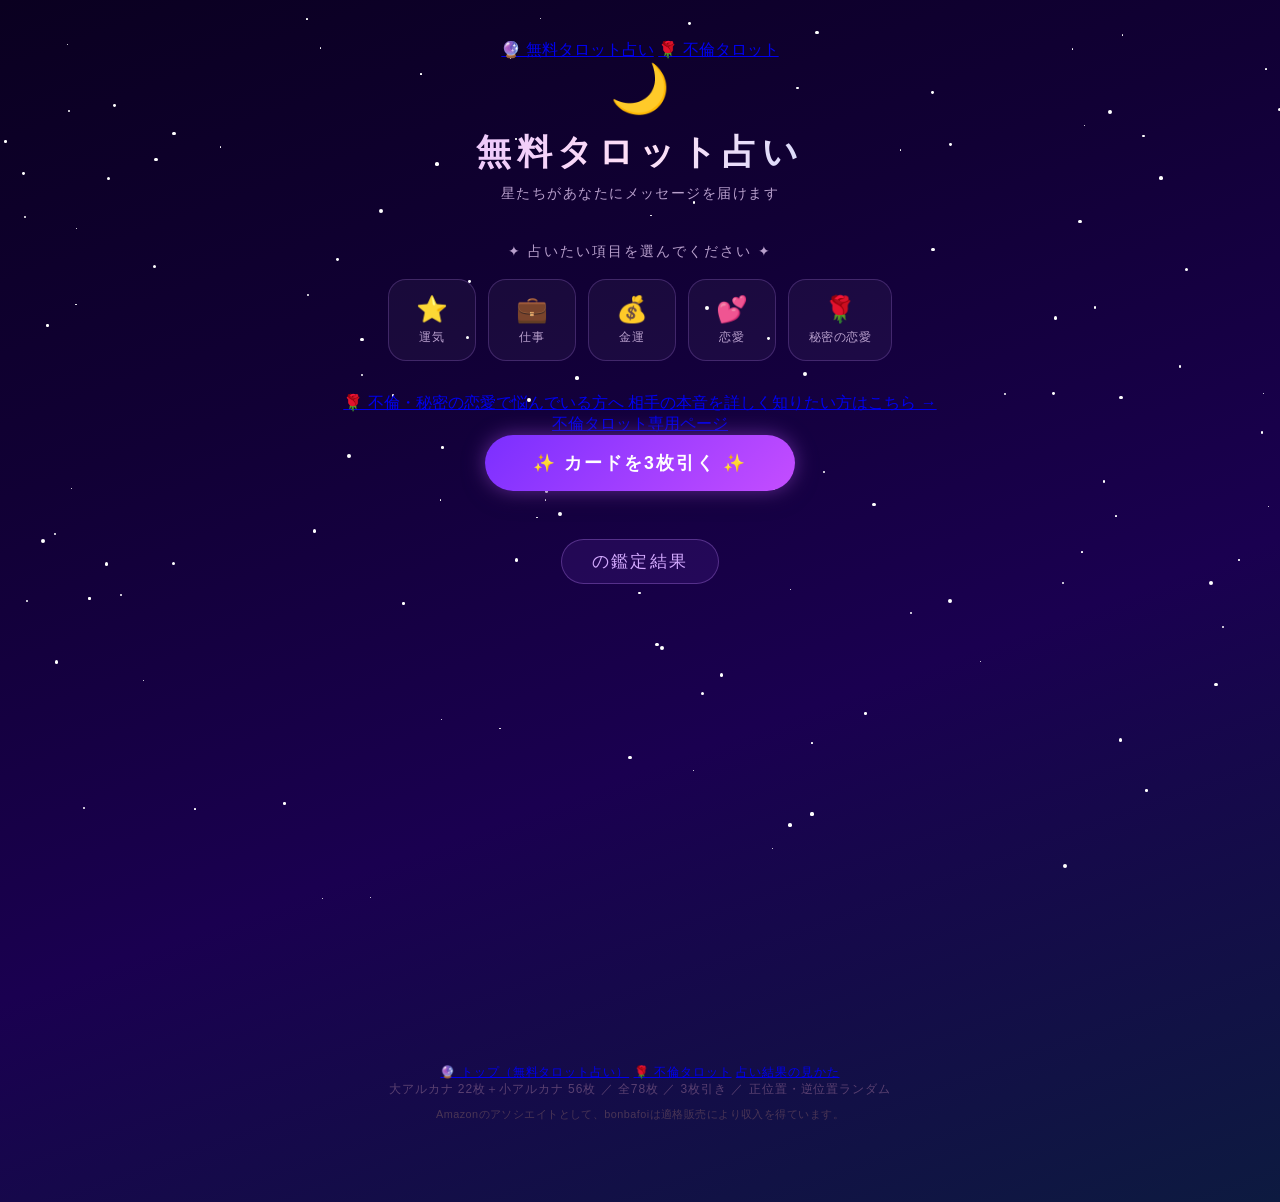
==== index.html @ 742b40d1 "Add files via upload" ====
<!DOCTYPE html>
<html lang="ja">
  <head>
    <meta charset="UTF-8" />
    <meta name="viewport" content="width=device-width, initial-scale=1.0" />
    <title>無料タロット占い｜ぼんばの占い</title>
    <meta name="description" content="恋愛・仕事・金運・不倫など、気になる項目をタロットで無料鑑定。大アルカナ22枚＋小アルカナ56枚の全78枚を使った本格占いがブラウザですぐ使えます。登録不要。" />
    <link rel="stylesheet" href="style.css" />
  </head>
  <body>
    <div id="stars"></div>

    <div class="container">

      <!-- サイトナビゲーション -->
      <nav class="site-nav" aria-label="サイトメニュー">
        <a href="index.html"        class="nav-link current">🔮 無料タロット占い</a>
        <a href="furan-tarot.html"  class="nav-link">🌹 不倫タロット</a>
      </nav>

      <!-- ヘッダー -->
      <header>
        <span class="moon-decoration">🌙</span>
        <h1>無料タロット占い</h1>
        <p class="subtitle">星たちがあなたにメッセージを届けます</p>
      </header>

      <!-- STEP 1：占い項目を選ぶ -->
      <section class="category-section">
        <p class="section-label">✦ 占いたい項目を選んでください ✦</p>
        <div class="category-buttons">
          <button class="cat-btn" data-key="luck"   onclick="selectCategory('luck')">
            <span class="cat-icon">⭐</span><span class="cat-label">運気</span>
          </button>
          <button class="cat-btn" data-key="work"   onclick="selectCategory('work')">
            <span class="cat-icon">💼</span><span class="cat-label">仕事</span>
          </button>
          <button class="cat-btn" data-key="money"  onclick="selectCategory('money')">
            <span class="cat-icon">💰</span><span class="cat-label">金運</span>
          </button>
          <button class="cat-btn" data-key="love"   onclick="selectCategory('love')">
            <span class="cat-icon">💕</span><span class="cat-label">恋愛</span>
          </button>
          <button class="cat-btn" data-key="secret" onclick="selectCategory('secret')">
            <span class="cat-icon">🌹</span><span class="cat-label">秘密の恋愛</span>
          </button>
        </div>
        <p class="hint-message hidden" id="hint-message">
          ↑ まず占いたい項目をタップしてください
        </p>
      </section>

      <!-- 不倫タロットページへの内部リンク -->
      <a href="furan-tarot.html" class="internal-banner">
        <div class="banner-body">
          <span class="banner-eyebrow">🌹 不倫・秘密の恋愛で悩んでいる方へ</span>
          <span class="banner-main">相手の本音を詳しく知りたい方はこちら →</span>
        </div>
        <span class="banner-cta">不倫タロット専用ページ</span>
      </a>

      <!-- STEP 2：カードを引くボタン -->
      <div class="draw-area">
        <p class="selected-info hidden" id="selected-info"></p>
        <button class="draw-button" onclick="drawCards()">
          ✨ カードを3枚引く ✨
        </button>
      </div>

      <!-- STEP 3：占い結果（最初は非表示） -->
      <div id="result-area" class="hidden">

        <!-- 結果のタイトル行 -->
        <div class="result-header">
          <span id="result-icon"></span>
          <span id="result-cat-name"></span>
          の鑑定結果
        </div>

        <!-- 3枚のカード -->
        <div class="cards-row">

          <!-- カード1枚目 -->
          <div class="card-item" id="card-item-0">
            <div class="card-role-label" id="role-0">現状</div>
            <div class="card-inner">
              <span class="card-symbol"  id="symbol-0">🌟</span>
              <span class="card-number"  id="number-0">0</span>
              <span class="card-name"    id="name-0">愚者</span>
              <span class="card-name-en" id="name-en-0">The Fool</span>
              <div class="divider"></div>
              <span class="card-position upright" id="position-0">🔺 正位置</span>
              <p class="card-meaning" id="meaning-0"></p>
            </div>
          </div>

          <!-- カード2枚目 -->
          <div class="card-item" id="card-item-1">
            <div class="card-role-label" id="role-1">注意点</div>
            <div class="card-inner">
              <span class="card-symbol"  id="symbol-1">🌟</span>
              <span class="card-number"  id="number-1">0</span>
              <span class="card-name"    id="name-1">愚者</span>
              <span class="card-name-en" id="name-en-1">The Fool</span>
              <div class="divider"></div>
              <span class="card-position upright" id="position-1">🔺 正位置</span>
              <p class="card-meaning" id="meaning-1"></p>
            </div>
          </div>

          <!-- カード3枚目 -->
          <div class="card-item" id="card-item-2">
            <div class="card-role-label" id="role-2">アドバイス</div>
            <div class="card-inner">
              <span class="card-symbol"  id="symbol-2">🌟</span>
              <span class="card-number"  id="number-2">0</span>
              <span class="card-name"    id="name-2">愚者</span>
              <span class="card-name-en" id="name-en-2">The Fool</span>
              <div class="divider"></div>
              <span class="card-position upright" id="position-2">🔺 正位置</span>
              <p class="card-meaning" id="meaning-2"></p>
            </div>
          </div>

        </div><!-- /cards-row -->

        <!-- 総合鑑定ボックス -->
        <div class="summary-box" id="summary-box">
          <div class="summary-title">🔮 総合鑑定 🔮</div>
          <div class="summary-content" id="summary-content"></div>
        </div>

        <!-- ===== ラッキーおやつ（アフィリエイト） ===== -->
        <div class="snack-box hidden" id="snack-box">

          <!-- 広告表示ラベル（右上） -->
          <span class="snack-ad-label">広告 / アフィリエイトリンクを含みます</span>

          <!-- セクションタイトル -->
          <div class="snack-title">🍬 今日のラッキーおやつ</div>
          <p class="snack-subtitle">カードが引き寄せた、あなたへの小さなご褒美</p>

          <!-- 商品カード -->
          <div class="snack-card">
            <span class="snack-type-badge choco" id="snack-type">チョコ</span>
            <span class="snack-emoji" id="snack-emoji">🍫</span>
            <p class="snack-name" id="snack-name">商品名が入ります</p>
            <p class="snack-desc" id="snack-desc">説明文が入ります</p>
            <p class="snack-price-note">
              ※ 価格・在庫状況はAmazonのページでご確認ください
            </p>
            <a class="snack-btn"
               id="snack-link"
               href="#"
               target="_blank"
               rel="noopener noreferrer">
              Amazonで見てみる →
            </a>
          </div>

        </div><!-- /snack-box -->

      </div><!-- /result-area -->

      <!-- ===== 過去の占い結果（履歴） ===== -->
      <!-- hidden クラスは付けない：常に表示し、中身で空状態を伝える -->
      <section class="history-section" id="history-section">
        <div class="history-title">📜 過去の占い結果</div>
        <!-- 0件のとき表示するメッセージ -->
        <p class="history-empty" id="history-empty">まだ履歴はありません</p>
        <!-- 1件以上のとき JS がカードを挿入するリスト -->
        <div class="history-list" id="history-list"></div>
      </section>

      <!-- フッター -->
      <footer>
        <nav class="footer-nav" aria-label="フッターメニュー">
          <a href="index.html">🔮 トップ（無料タロット占い）</a>
          <a href="furan-tarot.html">🌹 不倫タロット</a>
          <a href="index.html#result-area">占い結果の見かた</a>
        </nav>
        <p>大アルカナ 22枚＋小アルカナ 56枚 ／ 全78枚 ／ 3枚引き ／ 正位置・逆位置ランダム</p>
        <!-- Amazonアソシエイト必須の開示文言 -->
        <p class="affiliate-disclosure">
          Amazonのアソシエイトとして、bonbafoiは適格販売により収入を得ています。
        </p>
      </footer>

    </div><!-- /container -->

    <script src="affiliate.js"></script>
    <script src="script.js"></script>
  </body>
</html>
---- style.css ----
/* ===========================
   全体のリセットと基本設定
   =========================== */
* {
  margin: 0;
  padding: 0;
  box-sizing: border-box;
}

/* ===========================
   背景：夜空の雰囲気
   =========================== */
body {
  min-height: 100vh;
  background: linear-gradient(
    160deg,
    #0a0020 0%,
    #110035 30%,
    #1a0050 60%,
    #0d1a40 100%
  );
  font-family: "Hiragino Kaku Gothic ProN", "Noto Sans JP", sans-serif;
  color: #e8d5ff;
  overflow-x: hidden;
  position: relative;
}

/* ===========================
   星（背景のキラキラ）
   =========================== */
#stars {
  position: fixed;
  top: 0;
  left: 0;
  width: 100%;
  height: 100%;
  pointer-events: none;
  z-index: 0;
}

.star {
  position: absolute;
  background: #ffffff;
  border-radius: 50%;
  animation: twinkle 3s infinite alternate ease-in-out;
}

@keyframes twinkle {
  0%   { opacity: 0.2; transform: scale(1); }
  100% { opacity: 1;   transform: scale(1.4); }
}

/* ===========================
   メインコンテンツ
   =========================== */
.container {
  position: relative;
  z-index: 1;
  max-width: 800px;
  margin: 0 auto;
  padding: 40px 20px 80px;
  text-align: center;
}

/* ===========================
   ヘッダー
   =========================== */
header {
  margin-bottom: 40px;
}

.moon-decoration {
  font-size: 3rem;
  display: block;
  margin-bottom: 12px;
  animation: float 4s ease-in-out infinite;
}

@keyframes float {
  0%, 100% { transform: translateY(0); }
  50%       { transform: translateY(-10px); }
}

h1 {
  font-size: 2.2rem;
  font-weight: bold;
  letter-spacing: 0.15em;
  background: linear-gradient(120deg, #d4a8ff, #ffe0f7, #a8d4ff);
  -webkit-background-clip: text;
  -webkit-text-fill-color: transparent;
  background-clip: text;
  margin-bottom: 8px;
}

.subtitle {
  font-size: 0.9rem;
  color: #b89fcc;
  letter-spacing: 0.1em;
}

/* ===========================
   STEP 1：占い項目セクション
   =========================== */
.category-section {
  margin-bottom: 32px;
}

.section-label {
  font-size: 0.85rem;
  color: #b89fcc;
  letter-spacing: 0.15em;
  margin-bottom: 18px;
}

.category-buttons {
  display: flex;
  flex-wrap: wrap;
  gap: 12px;
  justify-content: center;
  margin-bottom: 14px;
}

.cat-btn {
  display: flex;
  flex-direction: column;
  align-items: center;
  gap: 5px;
  padding: 14px 20px;
  min-width: 88px;
  background: rgba(255, 255, 255, 0.04);
  border: 1px solid rgba(200, 140, 255, 0.22);
  border-radius: 18px;
  color: #b89fcc;
  cursor: pointer;
  font-family: inherit;
  transition: all 0.22s ease;
}

.cat-btn:hover {
  background: rgba(160, 80, 255, 0.15);
  border-color: rgba(200, 140, 255, 0.5);
  color: #e0c8ff;
  transform: translateY(-3px);
  box-shadow: 0 4px 16px rgba(160, 80, 255, 0.2);
}

.cat-btn.active {
  background: rgba(130, 50, 255, 0.3);
  border-color: rgba(210, 150, 255, 0.75);
  color: #f0e0ff;
  box-shadow: 0 0 22px rgba(160, 80, 255, 0.45);
  transform: translateY(-2px);
}

.cat-icon  { font-size: 1.6rem; }
.cat-label { font-size: 0.75rem; letter-spacing: 0.04em; white-space: nowrap; }

.hint-message {
  font-size: 0.8rem;
  color: #ff9ecc;
  letter-spacing: 0.05em;
}

@keyframes shake {
  0%, 100% { transform: translateX(0); }
  20%       { transform: translateX(-7px); }
  60%       { transform: translateX(7px); }
  80%       { transform: translateX(-3px); }
}

/* ===========================
   STEP 2：カードを引くボタンエリア
   =========================== */
.draw-area {
  margin-bottom: 48px;
}

.selected-info {
  font-size: 0.85rem;
  color: #c8a0ff;
  letter-spacing: 0.1em;
  margin-bottom: 16px;
}

.draw-button {
  display: inline-block;
  padding: 16px 48px;
  font-size: 1.1rem;
  font-weight: bold;
  letter-spacing: 0.12em;
  color: #fff;
  background: linear-gradient(135deg, #7b2fff, #c44dff, #7b2fff);
  background-size: 200% 200%;
  border: none;
  border-radius: 50px;
  cursor: pointer;
  font-family: inherit;
  box-shadow:
    0 0 20px rgba(180, 80, 255, 0.5),
    0 4px 24px rgba(0, 0, 0, 0.4);
  animation: gradientShift 4s ease infinite;
  transition: transform 0.15s ease, box-shadow 0.15s ease;
}

@keyframes gradientShift {
  0%   { background-position: 0% 50%; }
  50%  { background-position: 100% 50%; }
  100% { background-position: 0% 50%; }
}

.draw-button:hover {
  transform: translateY(-3px) scale(1.04);
  box-shadow:
    0 0 32px rgba(200, 100, 255, 0.7),
    0 8px 32px rgba(0, 0, 0, 0.5);
}

.draw-button:active {
  transform: translateY(0) scale(0.98);
}

/* ===========================
   汎用：非表示クラス
   =========================== */
.hidden {
  display: none;
}

/* ===========================
   STEP 3：結果エリア全体
   =========================== */
#result-area {
  display: flex;
  flex-direction: column;
  align-items: center;
  gap: 32px;
}

.result-header {
  font-size: 1.05rem;
  color: #d4aaff;
  letter-spacing: 0.14em;
  padding: 10px 30px;
  border: 1px solid rgba(200, 140, 255, 0.3);
  border-radius: 30px;
  background: rgba(120, 60, 200, 0.14);
}

/* ===========================
   3枚カードの並び
   =========================== */
.cards-row {
  display: flex;
  flex-direction: row;
  gap: 16px;
  justify-content: center;
  align-items: flex-start;
  flex-wrap: wrap;
  width: 100%;
}

.card-item {
  display: flex;
  flex-direction: column;
  align-items: center;
  gap: 8px;
  opacity: 0;
  transform: translateY(30px) scale(0.9);
  transition: opacity 0.5s ease, transform 0.5s ease;
}

.card-item.show {
  opacity: 1;
  transform: translateY(0) scale(1);
}

.card-role-label {
  font-size: 0.78rem;
  font-weight: bold;
  letter-spacing: 0.12em;
  color: #fff;
  background: linear-gradient(135deg, #6a1fd0, #b03ddf);
  padding: 5px 20px;
  border-radius: 20px;
  box-shadow: 0 2px 10px rgba(150, 60, 220, 0.35);
}

.card-inner {
  width: 200px;
  background: linear-gradient(145deg, #1e0a40, #2d1060, #1a0a35);
  border: 1.5px solid rgba(200, 140, 255, 0.38);
  border-radius: 16px;
  padding: 22px 16px;
  display: flex;
  flex-direction: column;
  align-items: center;
  gap: 10px;
  box-shadow:
    0 0 28px rgba(160, 80, 255, 0.2),
    inset 0 0 24px rgba(120, 60, 200, 0.1);
  position: relative;
}

.card-inner::before {
  content: "";
  position: absolute;
  inset: 6px;
  border: 1px solid rgba(200, 140, 255, 0.13);
  border-radius: 10px;
  pointer-events: none;
}

.card-symbol {
  font-size: 2.8rem;
  display: block;
  transition: transform 0.5s ease;
  filter: drop-shadow(0 0 10px rgba(255, 200, 255, 0.5));
}

.card-number  { font-size: 0.78rem; color: #c8a0ff; letter-spacing: 0.2em; }
.card-name    { font-size: 1.4rem; font-weight: bold; color: #f0e0ff; letter-spacing: 0.1em; text-shadow: 0 0 12px rgba(220, 160, 255, 0.5); }
.card-name-en { font-size: 0.68rem; color: #806098; letter-spacing: 0.1em; }

.divider {
  width: 65%;
  height: 1px;
  background: linear-gradient(to right, transparent, rgba(200, 140, 255, 0.45), transparent);
}

.card-position {
  font-size: 0.78rem;
  font-weight: bold;
  padding: 4px 16px;
  border-radius: 20px;
  letter-spacing: 0.07em;
}

.card-position.upright {
  background: rgba(140, 80, 255, 0.2);
  border: 1px solid rgba(160, 100, 255, 0.45);
  color: #d4aaff;
}

.card-position.reversed {
  background: rgba(255, 80, 160, 0.18);
  border: 1px solid rgba(255, 100, 180, 0.4);
  color: #ffaacc;
}

.card-meaning {
  font-size: 0.76rem;
  line-height: 1.75;
  color: #c8b0e0;
  text-align: center;
}

/* ===========================
   総合鑑定ボックス
   =========================== */
.summary-box {
  width: 100%;
  max-width: 700px;
  background: linear-gradient(145deg, rgba(60, 15, 100, 0.72), rgba(28, 8, 60, 0.88));
  border: 1.5px solid rgba(210, 150, 255, 0.42);
  border-radius: 24px;
  padding: 36px 32px;
  box-shadow:
    0 0 60px rgba(160, 80, 255, 0.18),
    0 0 120px rgba(100, 40, 180, 0.1),
    inset 0 0 40px rgba(120, 60, 200, 0.08);
  position: relative;
  opacity: 0;
  transform: translateY(24px);
  transition: opacity 0.6s ease, transform 0.6s ease;
}

.summary-box.show {
  opacity: 1;
  transform: translateY(0);
}

.summary-box::before {
  content: "";
  position: absolute;
  inset: 7px;
  border: 1px solid rgba(200, 140, 255, 0.1);
  border-radius: 18px;
  pointer-events: none;
}

.summary-title {
  font-size: 1.15rem;
  font-weight: bold;
  color: #f0d8ff;
  letter-spacing: 0.22em;
  margin-bottom: 22px;
  text-shadow: 0 0 20px rgba(220, 160, 255, 0.5);
}

.summary-content p {
  font-size: 0.9rem;
  line-height: 2;
  color: #d2b8f0;
  text-align: left;
  margin-bottom: 14px;
}

.summary-content p:last-child {
  margin-bottom: 0;
  text-align: center;
  color: #e8d4ff;
  font-size: 0.88rem;
}

/* ===========================
   ラッキーおやつボックス
   占いの雰囲気を崩さない、温かみのあるゴールド系デザイン
   =========================== */
.snack-box {
  width: 100%;
  max-width: 700px;
  background: linear-gradient(
    145deg,
    rgba(35, 18, 5, 0.85),
    rgba(55, 30, 8, 0.78)
  );
  border: 1.5px solid rgba(220, 170, 80, 0.35);
  border-radius: 24px;
  padding: 32px 28px 28px;
  position: relative;
  /* ※ opacity や transition はここには書かない。
       display:none 解除後に transition を動かすと
       ブラウザが描画を確定する前に終わってしまうため、
       代わりに .show クラスの keyframe animation を使う */
}

/* .show が付いた瞬間に keyframe animation が確実に再生される
   （transition と違い、display:none 解除後でも動く） */
.snack-box.show {
  animation: snackReveal 0.65s ease both;
}

@keyframes snackReveal {
  from {
    opacity: 0;
    transform: translateY(22px) scale(0.98);
  }
  to {
    opacity: 1;
    transform: translateY(0) scale(1);
  }
}

/* 内側の細い装飾ボーダー */
.snack-box::before {
  content: "";
  position: absolute;
  inset: 7px;
  border: 1px solid rgba(220, 170, 80, 0.1);
  border-radius: 18px;
  pointer-events: none;
}

/* 広告ラベル（右上に小さく表示） */
.snack-ad-label {
  position: absolute;
  top: 12px;
  right: 16px;
  font-size: 0.62rem;
  color: rgba(220, 170, 80, 0.55);
  border: 1px solid rgba(220, 170, 80, 0.25);
  padding: 2px 10px;
  border-radius: 10px;
  letter-spacing: 0.04em;
}

/* セクションタイトル */
.snack-title {
  font-size: 1.05rem;
  font-weight: bold;
  color: #ffd580;
  letter-spacing: 0.18em;
  margin-bottom: 6px;
  text-shadow: 0 0 16px rgba(255, 200, 80, 0.4);
}

/* サブタイトル */
.snack-subtitle {
  font-size: 0.78rem;
  color: rgba(255, 200, 80, 0.6);
  letter-spacing: 0.06em;
  margin-bottom: 20px;
}

/* 商品カード（内側の枠） */
.snack-card {
  background: rgba(255, 200, 80, 0.04);
  border: 1px solid rgba(220, 170, 80, 0.2);
  border-radius: 16px;
  padding: 22px 20px;
  display: flex;
  flex-direction: column;
  align-items: center;
  gap: 10px;
}

/* タイプバッジ（「チョコ」or「クッキー」） */
.snack-type-badge {
  font-size: 0.72rem;
  font-weight: bold;
  padding: 3px 16px;
  border-radius: 20px;
  letter-spacing: 0.1em;
}

/* チョコのバッジ：チョコブラウン系 */
.snack-type-badge.choco {
  background: rgba(100, 50, 10, 0.55);
  border: 1px solid rgba(180, 120, 50, 0.5);
  color: #d4a060;
}

/* クッキーのバッジ：キャラメル系 */
.snack-type-badge.cookie {
  background: rgba(120, 90, 30, 0.45);
  border: 1px solid rgba(200, 160, 70, 0.45);
  color: #e0c070;
}

/* 商品の絵文字 */
.snack-emoji {
  font-size: 2.6rem;
  filter: drop-shadow(0 0 8px rgba(255, 200, 80, 0.35));
}

/* 商品名 */
.snack-name {
  font-size: 1rem;
  font-weight: bold;
  color: #ffe8b0;
  text-align: center;
  letter-spacing: 0.04em;
}

/* 商品説明 */
.snack-desc {
  font-size: 0.82rem;
  color: #c8a060;
  line-height: 1.75;
  text-align: center;
}

/* 価格注意書き */
.snack-price-note {
  font-size: 0.68rem;
  color: rgba(200, 160, 70, 0.55);
  text-align: center;
  line-height: 1.5;
}

/* Amazonへのリンクボタン */
.snack-btn {
  display: inline-block;
  padding: 12px 36px;
  background: linear-gradient(135deg, #b87020, #e09030, #b87020);
  background-size: 200% 200%;
  color: #fff;
  font-weight: bold;
  font-size: 0.88rem;
  letter-spacing: 0.1em;
  text-decoration: none;
  border-radius: 30px;
  margin-top: 4px;
  box-shadow:
    0 0 18px rgba(200, 140, 40, 0.35),
    0 3px 12px rgba(0, 0, 0, 0.35);
  animation: goldShift 3s ease infinite;
  transition: transform 0.15s ease, box-shadow 0.15s ease;
}

/* ゴールドのグラデーションがゆっくり動く */
@keyframes goldShift {
  0%   { background-position: 0% 50%; }
  50%  { background-position: 100% 50%; }
  100% { background-position: 0% 50%; }
}

.snack-btn:hover {
  transform: translateY(-2px) scale(1.03);
  box-shadow:
    0 0 28px rgba(220, 160, 60, 0.5),
    0 5px 16px rgba(0, 0, 0, 0.4);
}

.snack-btn:active {
  transform: translateY(0) scale(0.98);
}

/* ===========================
   過去の占い結果（履歴）
   =========================== */
.history-section {
  width: 100%;
  max-width: 700px;
  margin: 0 auto 16px;
  text-align: left;
}

.history-title {
  font-size: 0.95rem;
  font-weight: bold;
  color: #c8a0ff;
  letter-spacing: 0.18em;
  margin-bottom: 14px;
  text-align: center;
}

.history-item {
  background: rgba(255, 255, 255, 0.025);
  border: 1px solid rgba(200, 140, 255, 0.18);
  border-radius: 14px;
  margin-bottom: 8px;
  overflow: hidden;
  transition: border-color 0.2s ease;
}

.history-item.open {
  border-color: rgba(200, 140, 255, 0.4);
}

.history-item-header {
  display: flex;
  align-items: center;
  gap: 10px;
  padding: 12px 16px;
  cursor: pointer;
  user-select: none;
  transition: background 0.2s ease;
}

.history-item-header:hover {
  background: rgba(160, 80, 255, 0.08);
}

.history-date {
  font-size: 0.7rem;
  color: #7a60a0;
  letter-spacing: 0.03em;
  white-space: nowrap;
}

.history-cat {
  font-size: 0.78rem;
  color: #c0a0e8;
  font-weight: bold;
  letter-spacing: 0.06em;
}

.history-chevron {
  margin-left: auto;
  font-size: 0.65rem;
  color: #6a50aa;
}

.history-brief {
  font-size: 0.75rem;
  color: #8870b0;
  line-height: 1.65;
  padding: 0 16px 12px;
  display: -webkit-box;
  -webkit-line-clamp: 2;
  -webkit-box-orient: vertical;
  overflow: hidden;
}

.history-detail {
  border-top: 1px solid rgba(200, 140, 255, 0.1);
  padding: 18px 16px 16px;
}

.history-cards-row {
  display: flex;
  gap: 8px;
  justify-content: center;
  flex-wrap: wrap;
  margin-bottom: 16px;
}

.history-card {
  display: flex;
  flex-direction: column;
  align-items: center;
  gap: 5px;
  background: rgba(40, 10, 80, 0.5);
  border: 1px solid rgba(170, 110, 255, 0.2);
  border-radius: 12px;
  padding: 12px 10px;
  flex: 1;
  min-width: 100px;
  max-width: 160px;
  text-align: center;
}

.history-card-role {
  font-size: 0.62rem;
  font-weight: bold;
  color: #fff;
  background: linear-gradient(135deg, #5a18b0, #9030bf);
  padding: 2px 10px;
  border-radius: 10px;
  letter-spacing: 0.06em;
  white-space: nowrap;
}

.history-card-symbol {
  font-size: 1.6rem;
  display: inline-block;
}

.history-card-name {
  font-size: 0.78rem;
  font-weight: bold;
  color: #e0ccff;
}

.history-card-pos {
  font-size: 0.63rem;
  font-weight: bold;
  padding: 2px 8px;
  border-radius: 8px;
}

.history-card-pos.upright {
  background: rgba(140, 80, 255, 0.18);
  border: 1px solid rgba(160, 100, 255, 0.4);
  color: #d4aaff;
}

.history-card-pos.reversed {
  background: rgba(255, 80, 160, 0.15);
  border: 1px solid rgba(255, 100, 180, 0.35);
  color: #ffaacc;
}

.history-card-meaning {
  font-size: 0.65rem;
  color: #9878b8;
  line-height: 1.6;
}

.history-summary {
  background: rgba(30, 8, 60, 0.55);
  border: 1px solid rgba(170, 110, 255, 0.12);
  border-radius: 10px;
  padding: 14px 16px;
}

.history-summary p {
  font-size: 0.78rem;
  line-height: 1.85;
  color: #a890c8;
  margin-bottom: 8px;
}

.history-summary p:last-child {
  margin-bottom: 0;
}

/* ===========================
   フッター
   =========================== */
footer {
  margin-top: 16px;
  font-size: 0.75rem;
  color: #5a4070;
  letter-spacing: 0.08em;
}

/* Amazonアソシエイト開示文言 */
.affiliate-disclosure {
  margin-top: 10px;
  font-size: 0.68rem;
  color: #4a3555;
  letter-spacing: 0.04em;
}

/* ===========================
   スマートフォン対応
   =========================== */
@media (max-width: 580px) {
  h1 { font-size: 1.7rem; }

  .draw-button {
    padding: 14px 36px;
    font-size: 1rem;
  }

  /* スマホでは3枚を縦積みにする */
  .cards-row {
    flex-direction: column;
    align-items: center;
  }

  .card-inner { width: 260px; }

  .summary-box,
  .snack-box   { padding: 24px 16px; }

  .snack-ad-label { font-size: 0.58rem; }

  .cat-btn {
    min-width: 74px;
    padding: 12px 12px;
  }
}
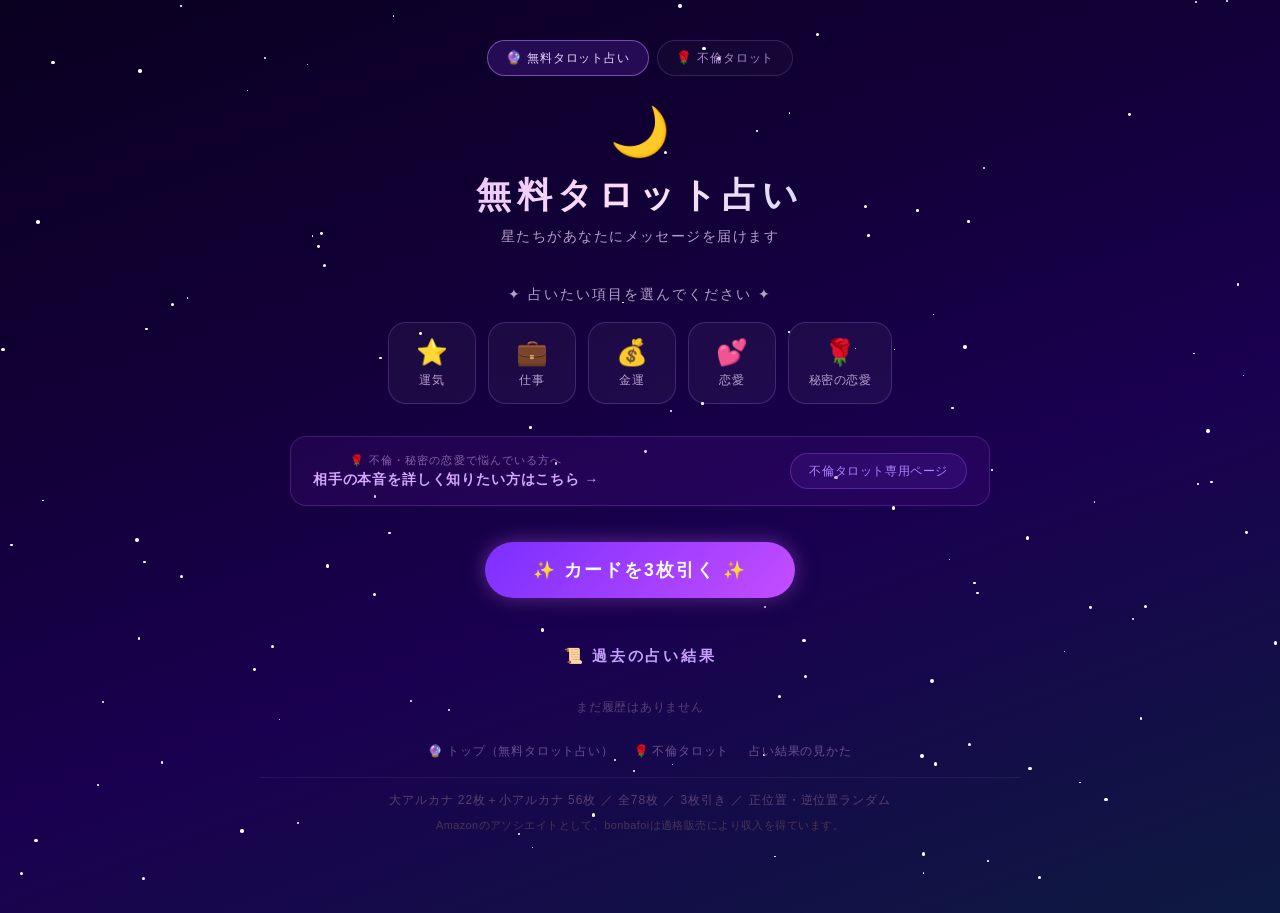
==== commit a683151c: "Add files via upload" ====
--- a/index.html
+++ b/index.html
@@ -15,7 +15,7 @@
       <!-- サイトナビゲーション -->
       <nav class="site-nav" aria-label="サイトメニュー">
         <a href="index.html"        class="nav-link current">🔮 無料タロット占い</a>
-        <a href="furan-tarot.html"  class="nav-link">🌹 不倫タロット</a>
+        <a href="furin-tarot.html"  class="nav-link">🌹 不倫タロット</a>
       </nav>
 
       <!-- ヘッダー -->
@@ -51,7 +51,7 @@
       </section>
 
       <!-- 不倫タロットページへの内部リンク -->
-      <a href="furan-tarot.html" class="internal-banner">
+      <a href="furin-tarot.html" class="internal-banner">
         <div class="banner-body">
           <span class="banner-eyebrow">🌹 不倫・秘密の恋愛で悩んでいる方へ</span>
           <span class="banner-main">相手の本音を詳しく知りたい方はこちら →</span>
@@ -176,7 +176,7 @@
       <footer>
         <nav class="footer-nav" aria-label="フッターメニュー">
           <a href="index.html">🔮 トップ（無料タロット占い）</a>
-          <a href="furan-tarot.html">🌹 不倫タロット</a>
+          <a href="furin-tarot.html">🌹 不倫タロット</a>
           <a href="index.html#result-area">占い結果の見かた</a>
         </nav>
         <p>大アルカナ 22枚＋小アルカナ 56枚 ／ 全78枚 ／ 3枚引き ／ 正位置・逆位置ランダム</p>
--- a/style.css
+++ b/style.css
@@ -223,7 +223,7 @@
    汎用：非表示クラス
    =========================== */
 .hidden {
-  display: none;
+  display: none !important;
 }
 
 /* ===========================
@@ -428,14 +428,8 @@
   border-radius: 24px;
   padding: 32px 28px 28px;
   position: relative;
-  /* ※ opacity や transition はここには書かない。
-       display:none 解除後に transition を動かすと
-       ブラウザが描画を確定する前に終わってしまうため、
-       代わりに .show クラスの keyframe animation を使う */
-}
-
-/* .show が付いた瞬間に keyframe animation が確実に再生される
-   （transition と違い、display:none 解除後でも動く） */
+}
+
 .snack-box.show {
   animation: snackReveal 0.65s ease both;
 }
@@ -451,7 +445,6 @@
   }
 }
 
-/* 内側の細い装飾ボーダー */
 .snack-box::before {
   content: "";
   position: absolute;
@@ -461,7 +454,6 @@
   pointer-events: none;
 }
 
-/* 広告ラベル（右上に小さく表示） */
 .snack-ad-label {
   position: absolute;
   top: 12px;
@@ -474,7 +466,6 @@
   letter-spacing: 0.04em;
 }
 
-/* セクションタイトル */
 .snack-title {
   font-size: 1.05rem;
   font-weight: bold;
@@ -484,7 +475,6 @@
   text-shadow: 0 0 16px rgba(255, 200, 80, 0.4);
 }
 
-/* サブタイトル */
 .snack-subtitle {
   font-size: 0.78rem;
   color: rgba(255, 200, 80, 0.6);
@@ -492,7 +482,6 @@
   margin-bottom: 20px;
 }
 
-/* 商品カード（内側の枠） */
 .snack-card {
   background: rgba(255, 200, 80, 0.04);
   border: 1px solid rgba(220, 170, 80, 0.2);
@@ -504,7 +493,6 @@
   gap: 10px;
 }
 
-/* タイプバッジ（「チョコ」or「クッキー」） */
 .snack-type-badge {
   font-size: 0.72rem;
   font-weight: bold;
@@ -513,27 +501,23 @@
   letter-spacing: 0.1em;
 }
 
-/* チョコのバッジ：チョコブラウン系 */
 .snack-type-badge.choco {
   background: rgba(100, 50, 10, 0.55);
   border: 1px solid rgba(180, 120, 50, 0.5);
   color: #d4a060;
 }
 
-/* クッキーのバッジ：キャラメル系 */
 .snack-type-badge.cookie {
   background: rgba(120, 90, 30, 0.45);
   border: 1px solid rgba(200, 160, 70, 0.45);
   color: #e0c070;
 }
 
-/* 商品の絵文字 */
 .snack-emoji {
   font-size: 2.6rem;
   filter: drop-shadow(0 0 8px rgba(255, 200, 80, 0.35));
 }
 
-/* 商品名 */
 .snack-name {
   font-size: 1rem;
   font-weight: bold;
@@ -542,7 +526,6 @@
   letter-spacing: 0.04em;
 }
 
-/* 商品説明 */
 .snack-desc {
   font-size: 0.82rem;
   color: #c8a060;
@@ -550,7 +533,6 @@
   text-align: center;
 }
 
-/* 価格注意書き */
 .snack-price-note {
   font-size: 0.68rem;
   color: rgba(200, 160, 70, 0.55);
@@ -558,7 +540,6 @@
   line-height: 1.5;
 }
 
-/* Amazonへのリンクボタン */
 .snack-btn {
   display: inline-block;
   padding: 12px 36px;
@@ -578,7 +559,6 @@
   transition: transform 0.15s ease, box-shadow 0.15s ease;
 }
 
-/* ゴールドのグラデーションがゆっくり動く */
 @keyframes goldShift {
   0%   { background-position: 0% 50%; }
   50%  { background-position: 100% 50%; }
@@ -600,6 +580,7 @@
    過去の占い結果（履歴）
    =========================== */
 .history-section {
+  display: block;
   width: 100%;
   max-width: 700px;
   margin: 0 auto 16px;
@@ -613,6 +594,15 @@
   letter-spacing: 0.18em;
   margin-bottom: 14px;
   text-align: center;
+}
+
+/* 0件のときに表示するメッセージ */
+.history-empty {
+  font-size: 0.78rem;
+  color: #5a4078;
+  text-align: center;
+  padding: 18px 0 8px;
+  letter-spacing: 0.06em;
 }
 
 .history-item {
@@ -660,6 +650,7 @@
   margin-left: auto;
   font-size: 0.65rem;
   color: #6a50aa;
+  flex-shrink: 0;
 }
 
 .history-brief {
@@ -760,6 +751,7 @@
   line-height: 1.85;
   color: #a890c8;
   margin-bottom: 8px;
+  text-align: left;
 }
 
 .history-summary p:last-child {
@@ -776,7 +768,6 @@
   letter-spacing: 0.08em;
 }
 
-/* Amazonアソシエイト開示文言 */
 .affiliate-disclosure {
   margin-top: 10px;
   font-size: 0.68rem;
@@ -785,6 +776,129 @@
 }
 
 /* ===========================
+   サイトナビゲーション
+   =========================== */
+.site-nav {
+  display: flex;
+  gap: 8px;
+  justify-content: center;
+  flex-wrap: wrap;
+  padding: 0 0 28px;
+}
+
+.nav-link {
+  font-size: 0.78rem;
+  color: #a888c8;
+  text-decoration: none;
+  padding: 7px 18px;
+  border: 1px solid rgba(190, 130, 255, 0.2);
+  border-radius: 20px;
+  background: rgba(255, 255, 255, 0.025);
+  letter-spacing: 0.07em;
+  transition: background 0.2s ease, border-color 0.2s ease, color 0.2s ease;
+  white-space: nowrap;
+  min-height: 36px;
+  display: inline-flex;
+  align-items: center;
+}
+
+.nav-link:hover {
+  background: rgba(160, 80, 255, 0.15);
+  border-color: rgba(200, 140, 255, 0.5);
+  color: #e0c8ff;
+}
+
+.nav-link.current {
+  background: rgba(120, 50, 220, 0.22);
+  border-color: rgba(200, 140, 255, 0.5);
+  color: #e8d4ff;
+}
+
+/* ===========================
+   内部リンクバナー
+   =========================== */
+.internal-banner {
+  width: 100%;
+  max-width: 700px;
+  margin: 0 auto 36px;
+  display: flex;
+  align-items: center;
+  justify-content: space-between;
+  gap: 14px;
+  padding: 16px 22px;
+  background: rgba(90, 20, 150, 0.18);
+  border: 1px solid rgba(190, 110, 255, 0.22);
+  border-radius: 16px;
+  text-decoration: none;
+  transition: background 0.2s ease, border-color 0.2s ease;
+}
+
+.internal-banner:hover {
+  background: rgba(110, 30, 190, 0.28);
+  border-color: rgba(200, 140, 255, 0.4);
+}
+
+.banner-body {
+  display: flex;
+  flex-direction: column;
+  gap: 3px;
+}
+
+.banner-eyebrow {
+  font-size: 0.68rem;
+  color: #8860a8;
+  letter-spacing: 0.1em;
+}
+
+.banner-main {
+  font-size: 0.86rem;
+  font-weight: bold;
+  color: #d4a8ff;
+  letter-spacing: 0.06em;
+}
+
+.banner-cta {
+  font-size: 0.75rem;
+  color: #b080ff;
+  border: 1px solid rgba(180, 100, 255, 0.3);
+  padding: 8px 18px;
+  border-radius: 20px;
+  background: rgba(100, 40, 180, 0.18);
+  letter-spacing: 0.05em;
+  white-space: nowrap;
+  flex-shrink: 0;
+  min-height: 36px;
+  display: inline-flex;
+  align-items: center;
+}
+
+/* ===========================
+   フッターナビゲーション
+   =========================== */
+.footer-nav {
+  display: flex;
+  gap: 20px;
+  justify-content: center;
+  flex-wrap: wrap;
+  margin-bottom: 14px;
+  padding-bottom: 14px;
+  border-bottom: 1px solid rgba(200, 140, 255, 0.1);
+}
+
+.footer-nav a {
+  font-size: 0.72rem;
+  color: #6a5090;
+  text-decoration: none;
+  letter-spacing: 0.07em;
+  transition: color 0.2s ease;
+  padding: 4px 0;
+}
+
+.footer-nav a:hover {
+  color: #b89fcc;
+}
+
+/* ===========================
    スマートフォン対応
    =========================== */
 @media (max-width: 580px) {
@@ -795,7 +909,6 @@
     font-size: 1rem;
   }
 
-  /* スマホでは3枚を縦積みにする */
   .cards-row {
     flex-direction: column;
     align-items: center;
@@ -812,4 +925,22 @@
     min-width: 74px;
     padding: 12px 12px;
   }
-}
+
+  .history-card {
+    min-width: 80px;
+  }
+
+  .internal-banner {
+    flex-direction: column;
+    align-items: flex-start;
+    gap: 10px;
+  }
+
+  .banner-cta {
+    align-self: flex-end;
+  }
+
+  .footer-nav {
+    gap: 14px;
+  }
+}
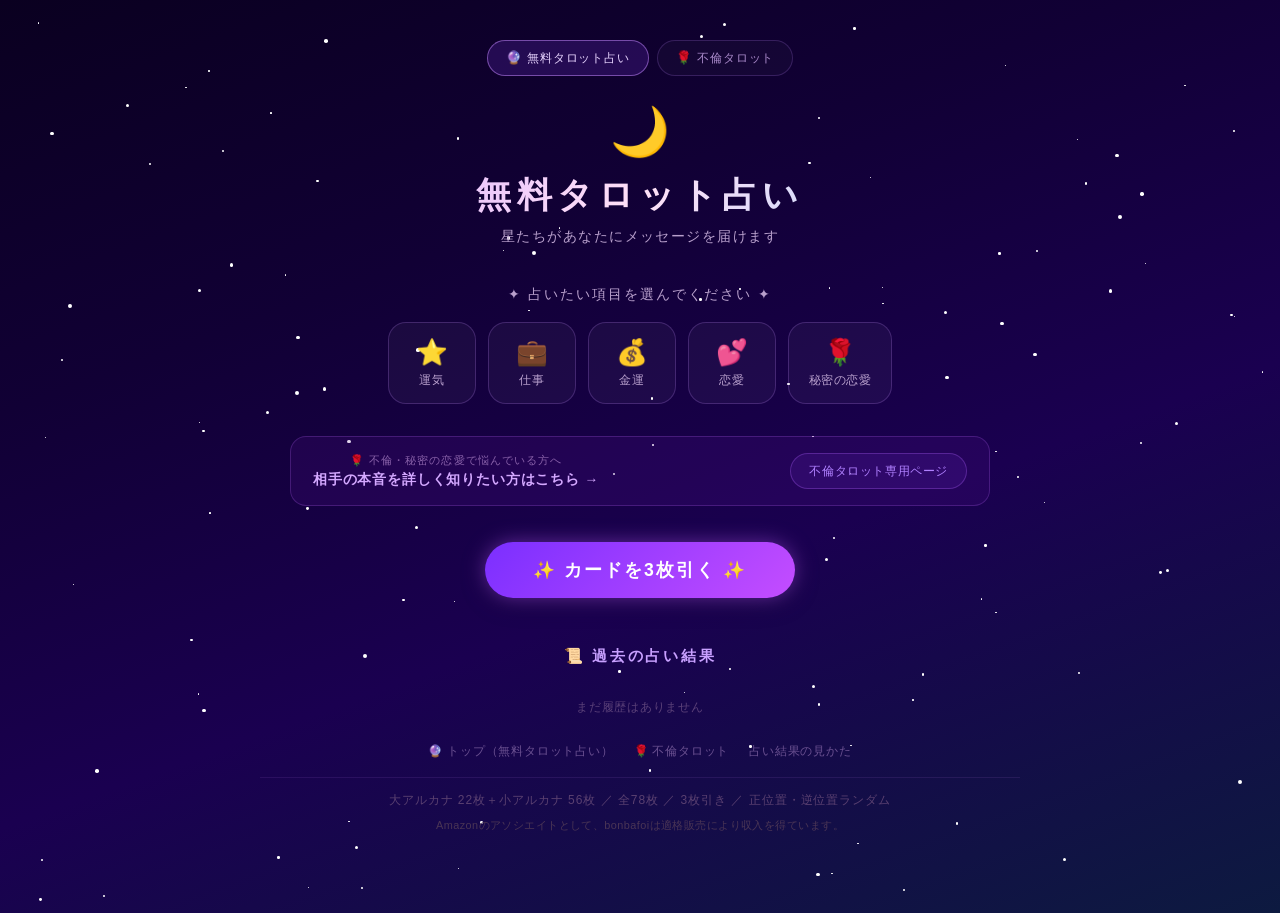
==== commit bf1432d9: "Update index.html" ====
--- a/index.html
+++ b/index.html
@@ -1,6 +1,7 @@
 <!DOCTYPE html>
 <html lang="ja">
   <head>
+    <meta name="google-site-verification" content="SlSnBMZpDVYkhp3y2HaSs25m9mL8Slh6ENGqmnX1wso" />
     <meta charset="UTF-8" />
     <meta name="viewport" content="width=device-width, initial-scale=1.0" />
     <title>無料タロット占い｜ぼんばの占い</title>
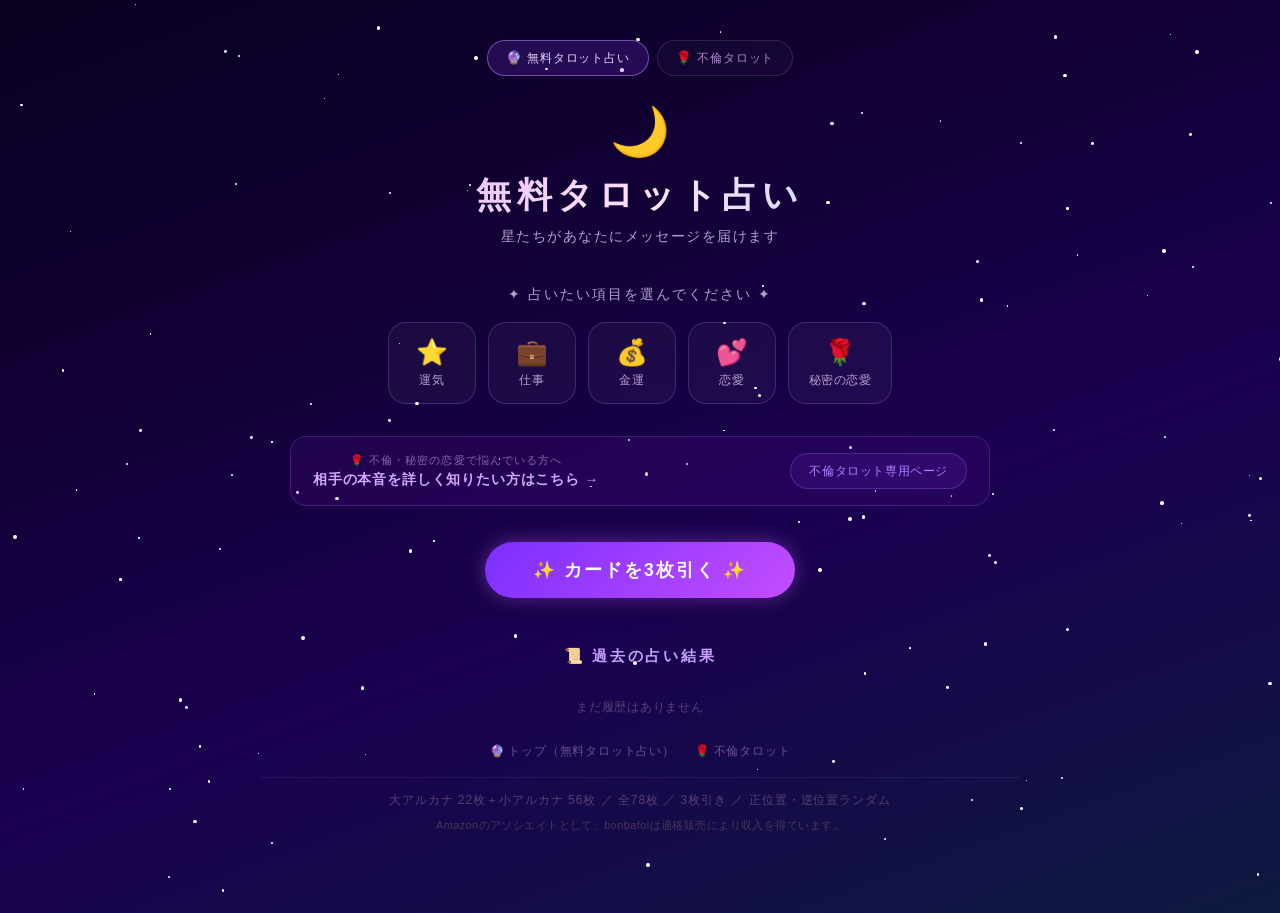
==== commit 57a9819a: "Add files via upload" ====
--- a/index.html
+++ b/index.html
@@ -1,7 +1,6 @@
 <!DOCTYPE html>
 <html lang="ja">
   <head>
-    <meta name="google-site-verification" content="SlSnBMZpDVYkhp3y2HaSs25m9mL8Slh6ENGqmnX1wso" />
     <meta charset="UTF-8" />
     <meta name="viewport" content="width=device-width, initial-scale=1.0" />
     <title>無料タロット占い｜ぼんばの占い</title>
@@ -178,7 +177,6 @@
         <nav class="footer-nav" aria-label="フッターメニュー">
           <a href="index.html">🔮 トップ（無料タロット占い）</a>
           <a href="furin-tarot.html">🌹 不倫タロット</a>
-          <a href="index.html#result-area">占い結果の見かた</a>
         </nav>
         <p>大アルカナ 22枚＋小アルカナ 56枚 ／ 全78枚 ／ 3枚引き ／ 正位置・逆位置ランダム</p>
         <!-- Amazonアソシエイト必須の開示文言 -->
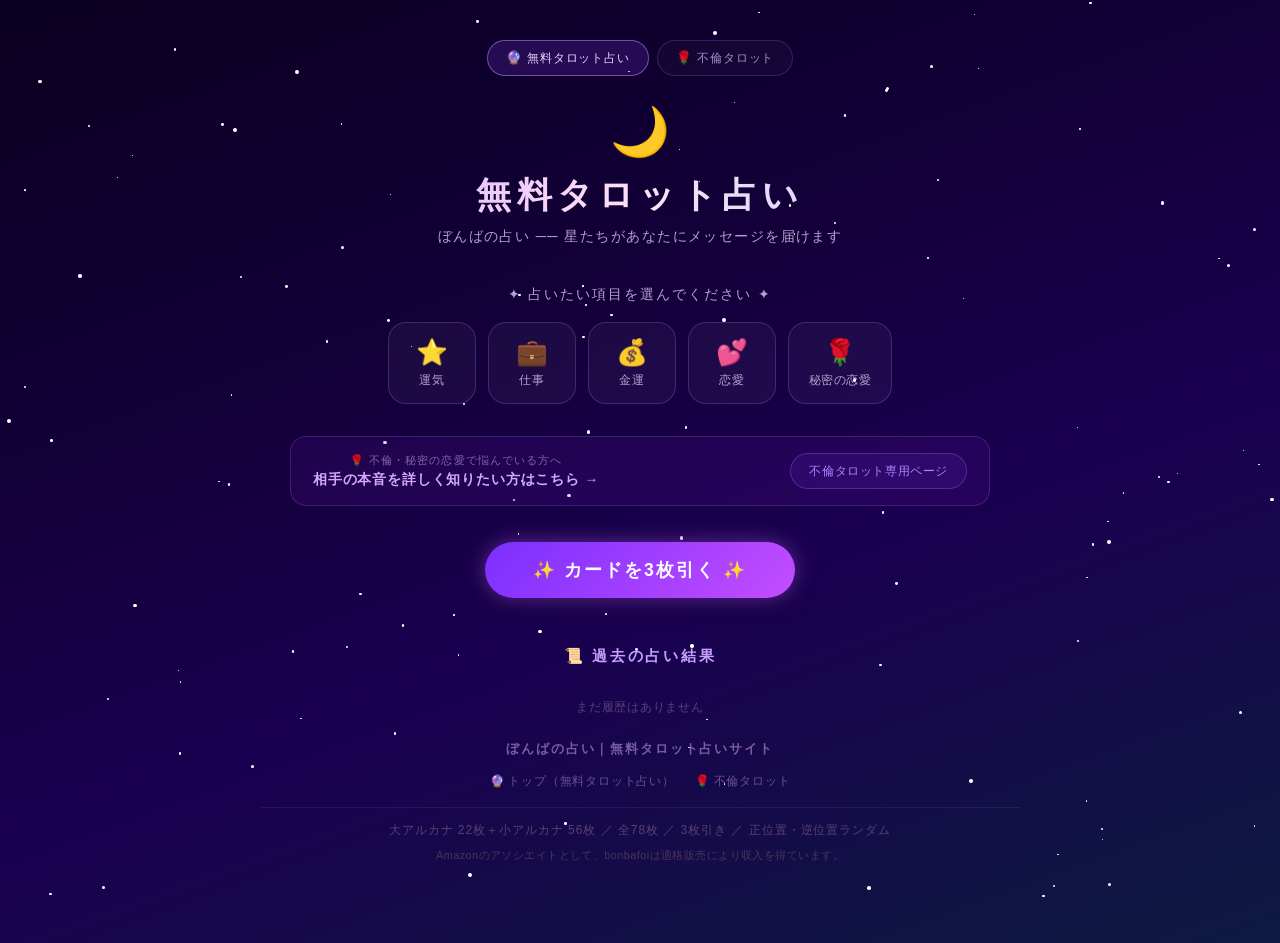
==== commit 879ec987: "Add files via upload" ====
--- a/index.html
+++ b/index.html
@@ -4,7 +4,7 @@
     <meta charset="UTF-8" />
     <meta name="viewport" content="width=device-width, initial-scale=1.0" />
     <title>無料タロット占い｜ぼんばの占い</title>
-    <meta name="description" content="恋愛・仕事・金運・不倫など、気になる項目をタロットで無料鑑定。大アルカナ22枚＋小アルカナ56枚の全78枚を使った本格占いがブラウザですぐ使えます。登録不要。" />
+    <meta name="description" content="ぼんばの占いは、恋愛・仕事・金運・不倫など気になる項目をタロットで無料鑑定。大アルカナ22枚＋小アルカナ56枚の全78枚を使った本格占いがブラウザですぐ使えます。登録不要。" />
     <link rel="stylesheet" href="style.css" />
   </head>
   <body>
@@ -22,7 +22,7 @@
       <header>
         <span class="moon-decoration">🌙</span>
         <h1>無料タロット占い</h1>
-        <p class="subtitle">星たちがあなたにメッセージを届けます</p>
+        <p class="subtitle">ぼんばの占い ── 星たちがあなたにメッセージを届けます</p>
       </header>
 
       <!-- STEP 1：占い項目を選ぶ -->
@@ -174,6 +174,7 @@
 
       <!-- フッター -->
       <footer>
+        <p class="footer-brand">ぼんばの占い｜無料タロット占いサイト</p>
         <nav class="footer-nav" aria-label="フッターメニュー">
           <a href="index.html">🔮 トップ（無料タロット占い）</a>
           <a href="furin-tarot.html">🌹 不倫タロット</a>
--- a/style.css
+++ b/style.css
@@ -768,6 +768,14 @@
   letter-spacing: 0.08em;
 }
 
+.footer-brand {
+  font-size: 0.82rem;
+  font-weight: bold;
+  color: #7a5ca0;
+  letter-spacing: 0.14em;
+  margin-bottom: 12px;
+}
+
 .affiliate-disclosure {
   margin-top: 10px;
   font-size: 0.68rem;
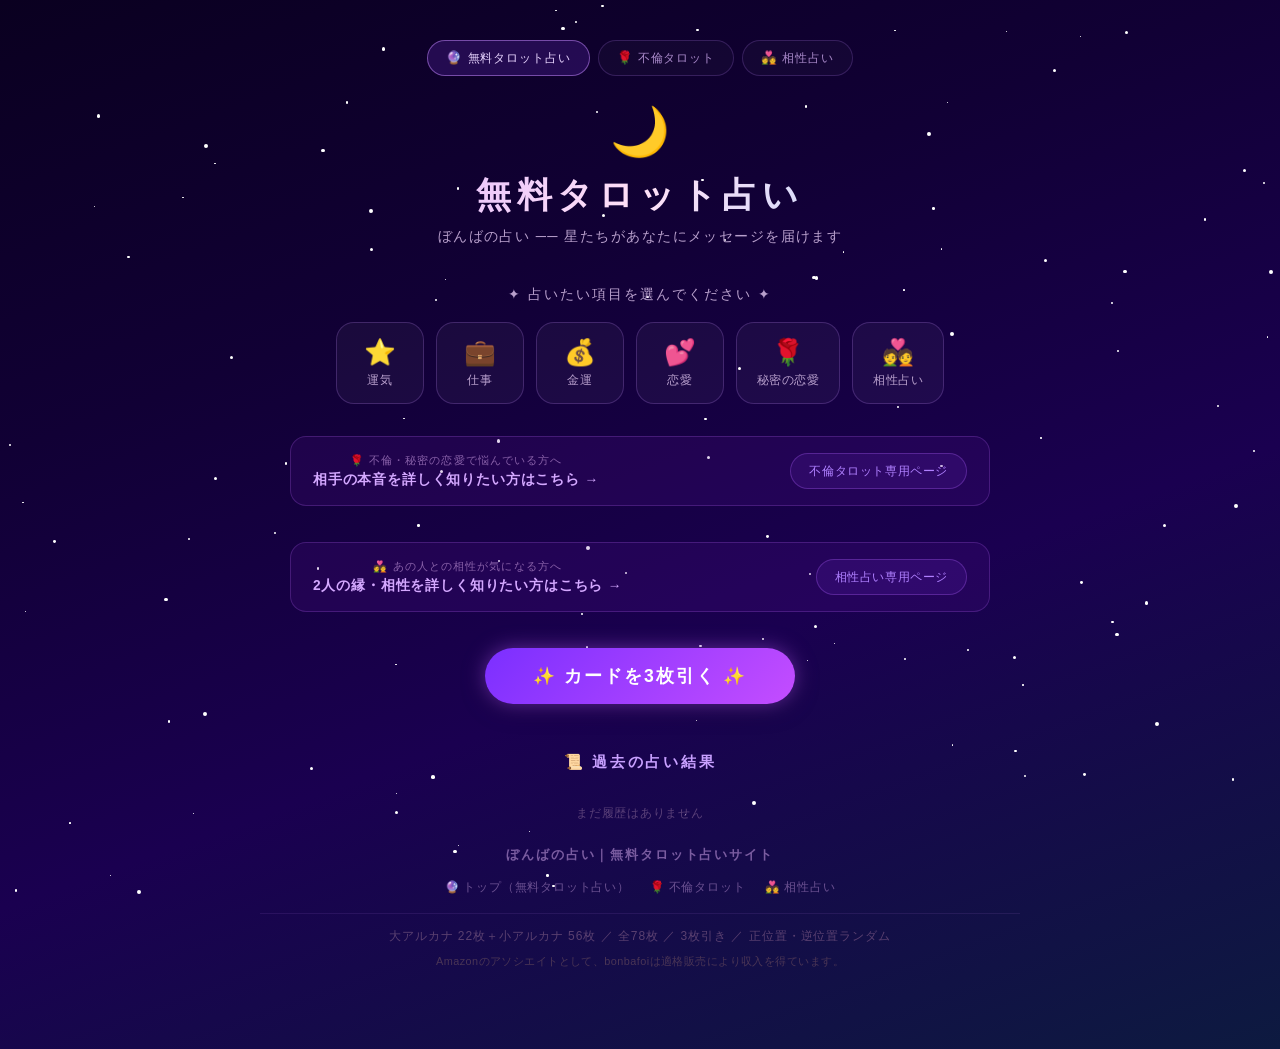
==== commit 3603bba6: "Add files via upload" ====
--- a/index.html
+++ b/index.html
@@ -14,8 +14,9 @@
 
       <!-- サイトナビゲーション -->
       <nav class="site-nav" aria-label="サイトメニュー">
-        <a href="index.html"        class="nav-link current">🔮 無料タロット占い</a>
-        <a href="furin-tarot.html"  class="nav-link">🌹 不倫タロット</a>
+        <a href="index.html"              class="nav-link current">🔮 無料タロット占い</a>
+        <a href="furin-tarot.html"        class="nav-link">🌹 不倫タロット</a>
+        <a href="love-compatibility.html" class="nav-link">💑 相性占い</a>
       </nav>
 
       <!-- ヘッダー -->
@@ -44,6 +45,9 @@
           <button class="cat-btn" data-key="secret" onclick="selectCategory('secret')">
             <span class="cat-icon">🌹</span><span class="cat-label">秘密の恋愛</span>
           </button>
+          <button class="cat-btn" data-key="compatibility" onclick="selectCategory('compatibility')">
+            <span class="cat-icon">💑</span><span class="cat-label">相性占い</span>
+          </button>
         </div>
         <p class="hint-message hidden" id="hint-message">
           ↑ まず占いたい項目をタップしてください
@@ -57,6 +61,15 @@
           <span class="banner-main">相手の本音を詳しく知りたい方はこちら →</span>
         </div>
         <span class="banner-cta">不倫タロット専用ページ</span>
+      </a>
+
+      <!-- 相性占いページへの内部リンク -->
+      <a href="love-compatibility.html" class="internal-banner">
+        <div class="banner-body">
+          <span class="banner-eyebrow">💑 あの人との相性が気になる方へ</span>
+          <span class="banner-main">2人の縁・相性を詳しく知りたい方はこちら →</span>
+        </div>
+        <span class="banner-cta">相性占い専用ページ</span>
       </a>
 
       <!-- STEP 2：カードを引くボタン -->
@@ -178,6 +191,7 @@
         <nav class="footer-nav" aria-label="フッターメニュー">
           <a href="index.html">🔮 トップ（無料タロット占い）</a>
           <a href="furin-tarot.html">🌹 不倫タロット</a>
+          <a href="love-compatibility.html">💑 相性占い</a>
         </nav>
         <p>大アルカナ 22枚＋小アルカナ 56枚 ／ 全78枚 ／ 3枚引き ／ 正位置・逆位置ランダム</p>
         <!-- Amazonアソシエイト必須の開示文言 -->
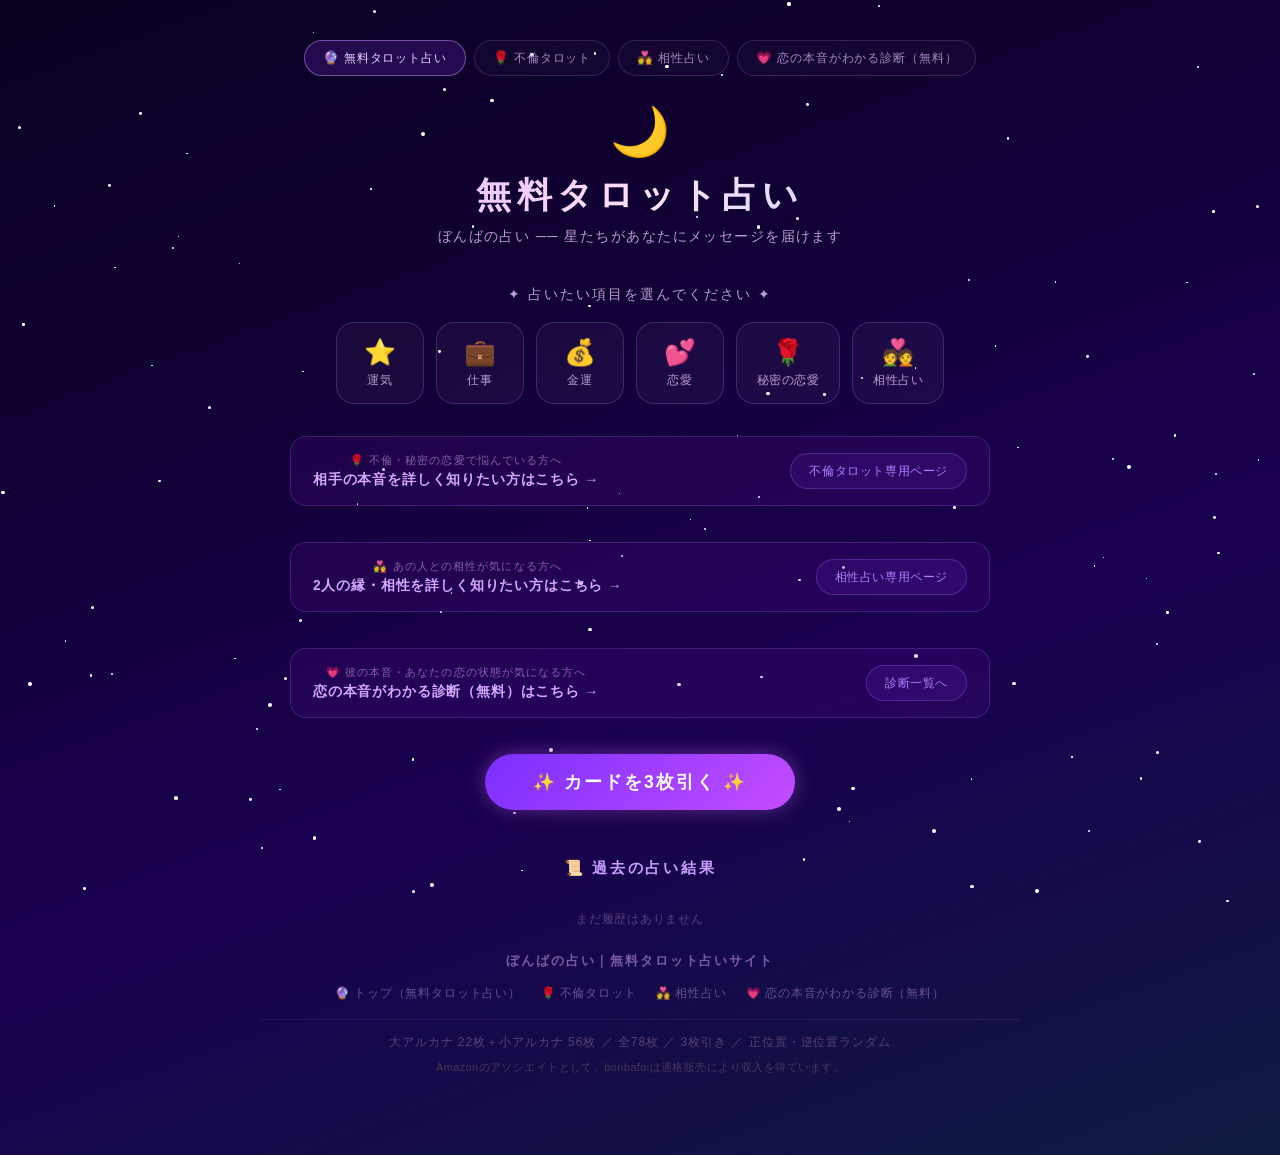
==== commit bb5cb319: "Add files via upload" ====
--- a/index.html
+++ b/index.html
@@ -17,6 +17,7 @@
         <a href="index.html"              class="nav-link current">🔮 無料タロット占い</a>
         <a href="furin-tarot.html"        class="nav-link">🌹 不倫タロット</a>
         <a href="love-compatibility.html" class="nav-link">💑 相性占い</a>
+        <a href="diagnosis.html"          class="nav-link">💗 恋の本音がわかる診断（無料）</a>
       </nav>
 
       <!-- ヘッダー -->
@@ -70,6 +71,15 @@
           <span class="banner-main">2人の縁・相性を詳しく知りたい方はこちら →</span>
         </div>
         <span class="banner-cta">相性占い専用ページ</span>
+      </a>
+
+      <!-- 診断ページへの内部リンク -->
+      <a href="diagnosis.html" class="internal-banner">
+        <div class="banner-body">
+          <span class="banner-eyebrow">💗 彼の本音・あなたの恋の状態が気になる方へ</span>
+          <span class="banner-main">恋の本音がわかる診断（無料）はこちら →</span>
+        </div>
+        <span class="banner-cta">診断一覧へ</span>
       </a>
 
       <!-- STEP 2：カードを引くボタン -->
@@ -192,6 +202,7 @@
           <a href="index.html">🔮 トップ（無料タロット占い）</a>
           <a href="furin-tarot.html">🌹 不倫タロット</a>
           <a href="love-compatibility.html">💑 相性占い</a>
+          <a href="diagnosis.html">💗 恋の本音がわかる診断（無料）</a>
         </nav>
         <p>大アルカナ 22枚＋小アルカナ 56枚 ／ 全78枚 ／ 3枚引き ／ 正位置・逆位置ランダム</p>
         <!-- Amazonアソシエイト必須の開示文言 -->
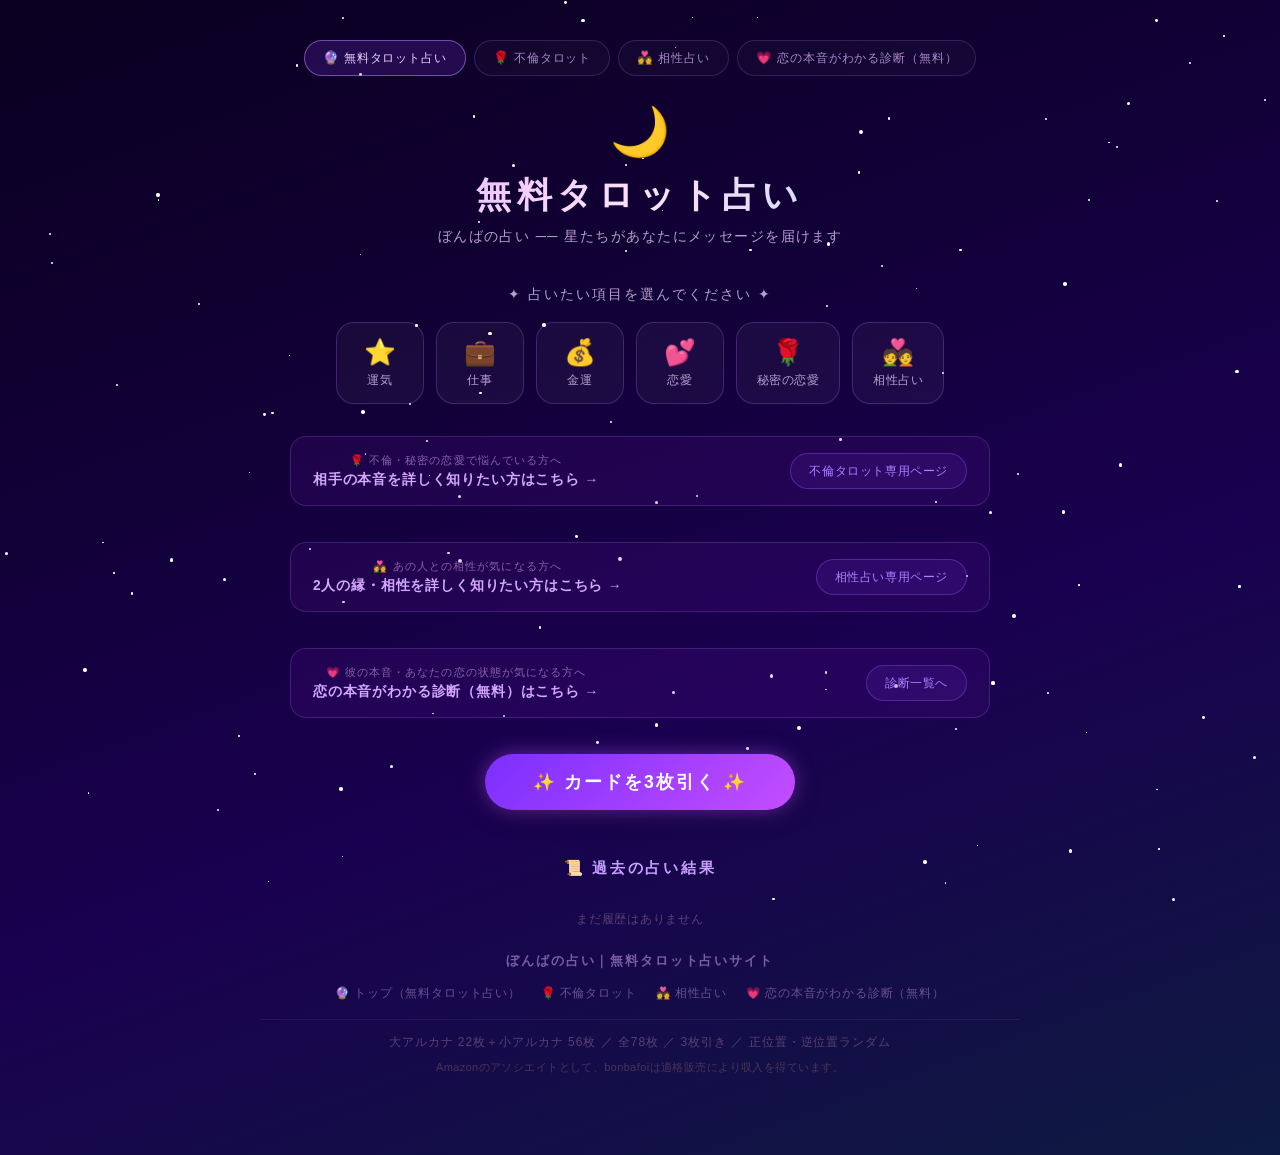
==== commit 59b0d2ee: "Add files via upload" ====
--- a/index.html
+++ b/index.html
@@ -174,7 +174,7 @@
             </p>
             <a class="snack-btn"
                id="snack-link"
-               href="#"
+               href="https://www.amazon.co.jp/%E6%98%8E%E6%B2%BB-%E3%83%9F%E3%83%AB%E3%82%AF%E3%83%81%E3%83%A7%E3%82%B3%E3%83%AC%E3%83%BC%E3%83%88%E3%83%9F%E3%83%8B%E3%82%AD%E3%83%A5%E3%83%BC%E3%83%96-250g/dp/B0CPT9K9XX?__mk_ja_JP=%E3%82%AB%E3%82%BF%E3%82%AB%E3%83%8A&amp;crid=171AYTC5PCC6M&amp;dib=eyJ2IjoiMSJ9.[base64].NmUzXGNNDHB7cg0JON5epO7Qn6I9aZvliU7Q_0XQG_U&amp;dib_tag=se&amp;keywords=%E6%98%8E%E6%B2%BB%E3%83%9F%E3%83%AB%E3%82%AF%E3%83%81%E3%83%A7%E3%82%B3%E3%83%AC%E3%83%BC%E3%83%88&amp;qid=1777575234&amp;sprefix=%E6%98%8E%E6%B2%BB%2B%E3%83%9F%E3%83%AB%E3%82%AF%E3%83%81%E3%83%A7%E3%82%B3%E3%83%AC%E3%83%BC%E3%83%88%2Caps%2C464&amp;sr=8-7&amp;th=1&amp;linkCode=ll2&amp;tag=bonbafoi-22&amp;linkId=54bb8296f1978915faee44d11a93cd56&amp;ref_=as_li_ss_tl"
                target="_blank"
                rel="noopener noreferrer">
               Amazonで見てみる →
